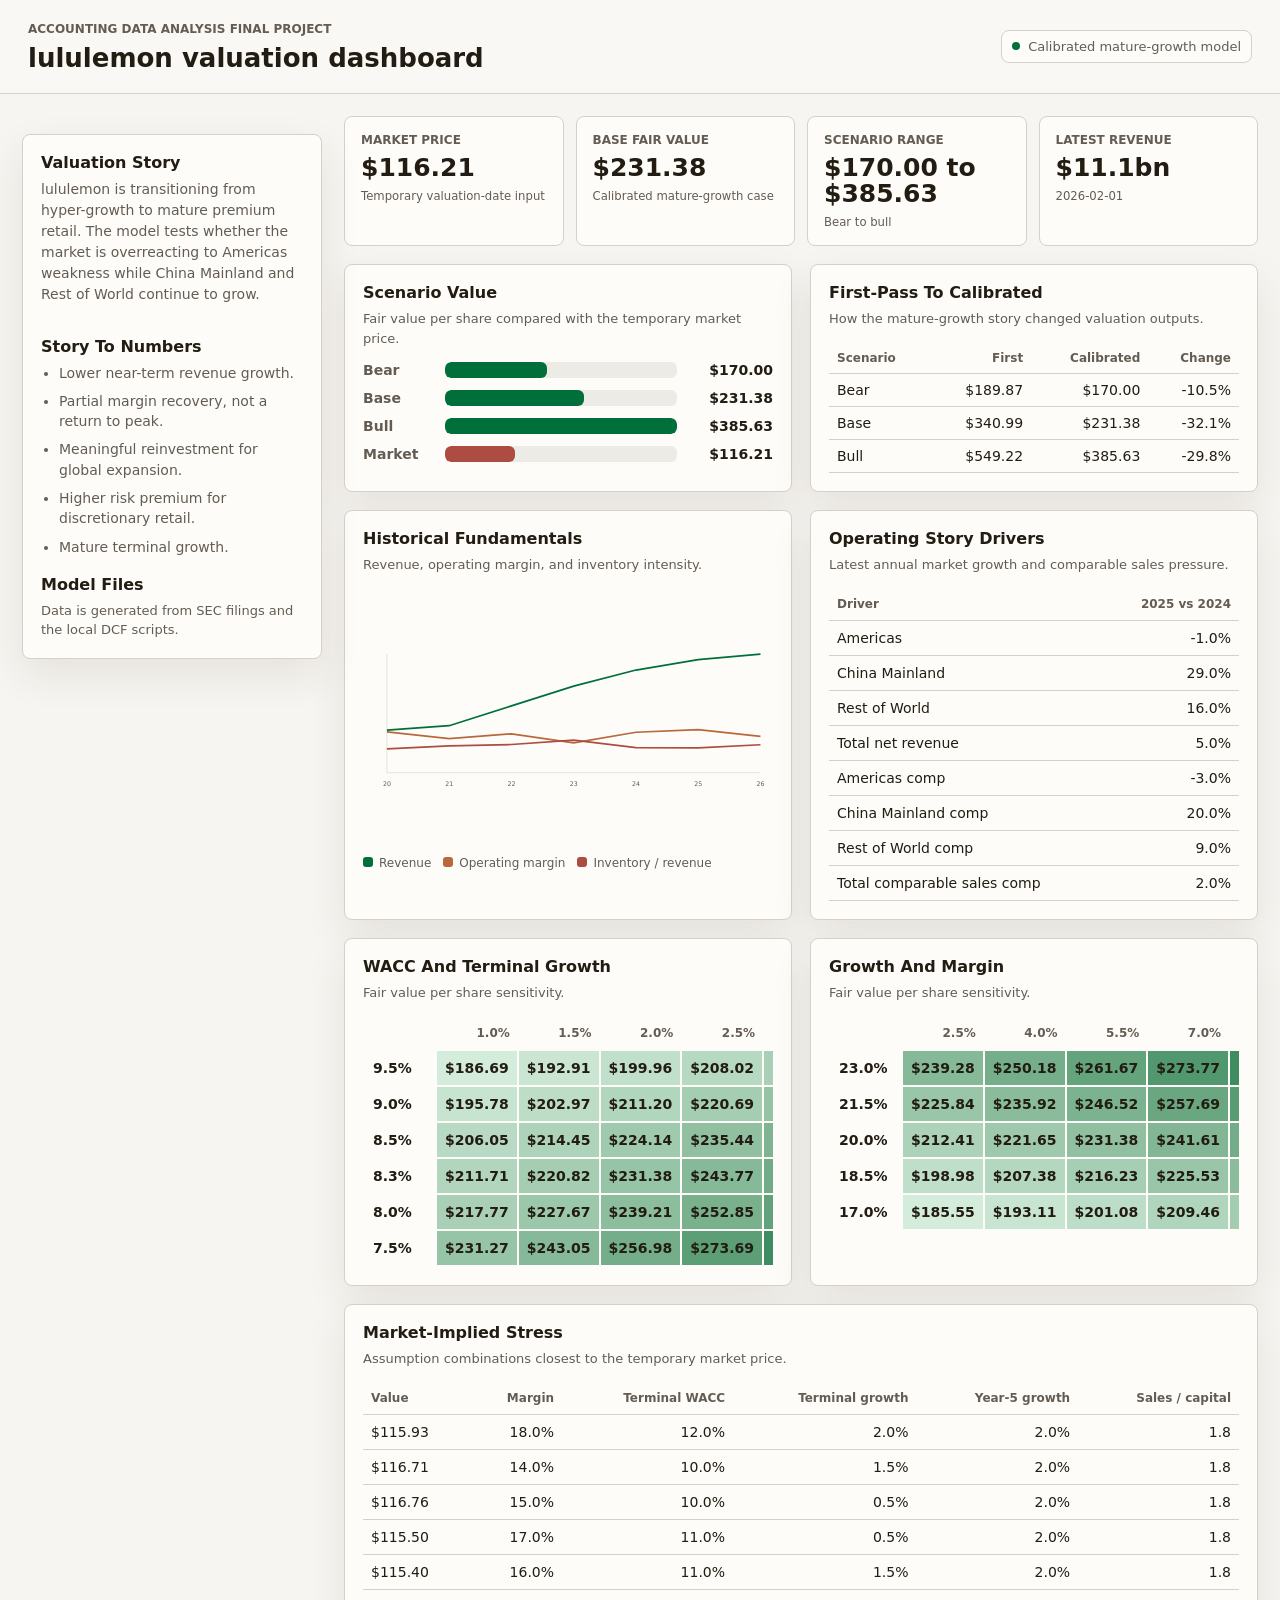
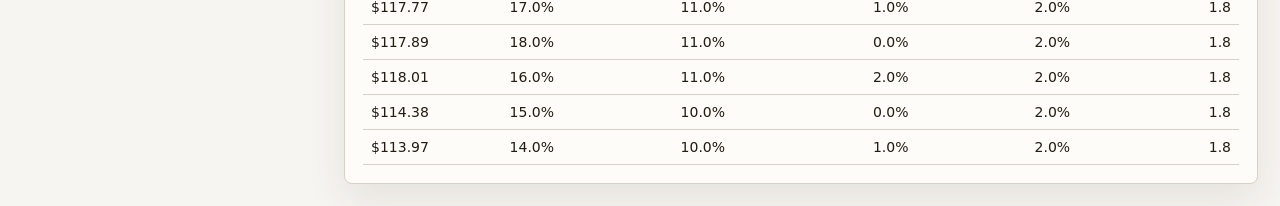
==== project/code/web/index.html @ 37ce9f57 "Initial lululemon valuation project" ====
<!doctype html>
<html lang="en">
  <head>
    <meta charset="utf-8" />
    <meta name="viewport" content="width=device-width, initial-scale=1" />
    <title>LULU Valuation Dashboard</title>
    <link rel="stylesheet" href="./styles.css" />
  </head>
  <body>
    <header class="topbar">
      <div>
        <p class="eyebrow">Accounting Data Analysis Final Project</p>
        <h1>lululemon valuation dashboard</h1>
      </div>
      <div class="topbar-actions">
        <span class="status-dot"></span>
        <span>Calibrated mature-growth model</span>
      </div>
    </header>

    <main class="shell">
      <aside class="story-panel">
        <section>
          <h2>Valuation Story</h2>
          <p>
            lululemon is transitioning from hyper-growth to mature premium retail. The
            model tests whether the market is overreacting to Americas weakness while
            China Mainland and Rest of World continue to grow.
          </p>
        </section>
        <section>
          <h2>Story To Numbers</h2>
          <ul class="compact-list">
            <li>Lower near-term revenue growth.</li>
            <li>Partial margin recovery, not a return to peak.</li>
            <li>Meaningful reinvestment for global expansion.</li>
            <li>Higher risk premium for discretionary retail.</li>
            <li>Mature terminal growth.</li>
          </ul>
        </section>
        <section>
          <h2>Model Files</h2>
          <p class="small-copy">Data is generated from SEC filings and the local DCF scripts.</p>
        </section>
      </aside>

      <section class="content">
        <section class="summary-strip" id="summaryStrip"></section>

        <section class="grid two">
          <article class="panel">
            <div class="panel-head">
              <div>
                <h2>Scenario Value</h2>
                <p>Fair value per share compared with the temporary market price.</p>
              </div>
            </div>
            <div id="scenarioBars" class="bar-list"></div>
          </article>

          <article class="panel">
            <div class="panel-head">
              <div>
                <h2>First-Pass To Calibrated</h2>
                <p>How the mature-growth story changed valuation outputs.</p>
              </div>
            </div>
            <div id="comparisonTable" class="data-table compact"></div>
          </article>
        </section>

        <section class="grid two">
          <article class="panel">
            <div class="panel-head">
              <div>
                <h2>Historical Fundamentals</h2>
                <p>Revenue, operating margin, and inventory intensity.</p>
              </div>
            </div>
            <div id="historyChart" class="line-chart"></div>
          </article>

          <article class="panel">
            <div class="panel-head">
              <div>
                <h2>Operating Story Drivers</h2>
                <p>Latest annual market growth and comparable sales pressure.</p>
              </div>
            </div>
            <div id="driverTable" class="data-table"></div>
          </article>
        </section>

        <section class="grid two">
          <article class="panel">
            <div class="panel-head">
              <div>
                <h2>WACC And Terminal Growth</h2>
                <p>Fair value per share sensitivity.</p>
              </div>
            </div>
            <div id="waccHeatmap" class="heatmap"></div>
          </article>

          <article class="panel">
            <div class="panel-head">
              <div>
                <h2>Growth And Margin</h2>
                <p>Fair value per share sensitivity.</p>
              </div>
            </div>
            <div id="growthHeatmap" class="heatmap"></div>
          </article>
        </section>

        <section class="panel">
          <div class="panel-head">
            <div>
              <h2>Market-Implied Stress</h2>
              <p>Assumption combinations closest to the temporary market price.</p>
            </div>
          </div>
          <div id="stressTable" class="data-table"></div>
        </section>
      </section>
    </main>

    <script src="./dashboard-data.js"></script>
    <script src="./app.js"></script>
  </body>
</html>
---- project/code/web/styles.css ----
:root {
  color-scheme: light;
  --bg: oklch(97% 0.006 88);
  --panel: oklch(99% 0.004 88);
  --panel-2: oklch(94% 0.008 88);
  --ink: oklch(23% 0.02 76);
  --muted: oklch(48% 0.018 76);
  --line: oklch(86% 0.012 88);
  --accent: oklch(47% 0.13 156);
  --accent-soft: oklch(88% 0.055 156);
  --warn: oklch(60% 0.12 48);
  --danger: oklch(54% 0.13 28);
  --good: oklch(49% 0.13 156);
  --shadow: 0 16px 40px oklch(30% 0.02 76 / 9%);
}

* {
  box-sizing: border-box;
}

body {
  margin: 0;
  background: var(--bg);
  color: var(--ink);
  font-family: -apple-system, BlinkMacSystemFont, "Segoe UI", system-ui, sans-serif;
  font-size: 14px;
  letter-spacing: 0;
  overflow-x: hidden;
}

.topbar {
  display: flex;
  align-items: center;
  justify-content: space-between;
  gap: 24px;
  min-height: 88px;
  padding: 20px 28px;
  border-bottom: 1px solid var(--line);
  background: oklch(98% 0.005 88);
}

.eyebrow {
  margin: 0 0 6px;
  color: var(--muted);
  font-size: 12px;
  font-weight: 650;
  text-transform: uppercase;
}

h1,
h2,
h3,
p {
  margin-top: 0;
}

h1 {
  margin-bottom: 0;
  font-size: 26px;
  line-height: 1.1;
  font-weight: 760;
  max-width: 100%;
  overflow-wrap: anywhere;
}

h2 {
  margin-bottom: 6px;
  font-size: 16px;
  line-height: 1.25;
  font-weight: 730;
}

p {
  color: var(--muted);
  line-height: 1.5;
  overflow-wrap: anywhere;
}

.topbar-actions {
  display: inline-flex;
  align-items: center;
  gap: 8px;
  padding: 8px 10px;
  border: 1px solid var(--line);
  border-radius: 8px;
  background: var(--panel);
  color: var(--muted);
  font-size: 13px;
}

.status-dot {
  width: 8px;
  height: 8px;
  border-radius: 99px;
  background: var(--accent);
}

.shell {
  display: grid;
  grid-template-columns: 300px minmax(0, 1fr);
  gap: 22px;
  padding: 22px;
  max-width: 100%;
  overflow: hidden;
}

.story-panel {
  position: sticky;
  top: 18px;
  align-self: start;
  display: grid;
  gap: 18px;
  padding: 18px;
  border: 1px solid var(--line);
  border-radius: 8px;
  background: var(--panel);
  box-shadow: var(--shadow);
  min-width: 0;
}

.compact-list {
  display: grid;
  gap: 8px;
  margin: 0;
  padding-left: 18px;
  color: var(--muted);
  line-height: 1.45;
}

.small-copy {
  margin-bottom: 0;
  font-size: 13px;
}

.content {
  display: grid;
  gap: 18px;
  min-width: 0;
}

.summary-strip {
  display: grid;
  grid-template-columns: repeat(4, minmax(0, 1fr));
  gap: 12px;
}

.metric {
  min-height: 98px;
  padding: 16px;
  border: 1px solid var(--line);
  border-radius: 8px;
  background: var(--panel);
}

.metric strong {
  display: block;
  margin-bottom: 8px;
  color: var(--muted);
  font-size: 12px;
  font-weight: 650;
  text-transform: uppercase;
}

.metric span {
  display: block;
  font-size: 25px;
  line-height: 1.05;
  font-weight: 760;
}

.metric small {
  display: block;
  margin-top: 8px;
  color: var(--muted);
}

.grid {
  display: grid;
  gap: 18px;
}

.grid.two {
  grid-template-columns: repeat(2, minmax(0, 1fr));
}

.panel {
  padding: 18px;
  border: 1px solid var(--line);
  border-radius: 8px;
  background: var(--panel);
  box-shadow: var(--shadow);
  min-width: 0;
}

.panel-head {
  display: flex;
  justify-content: space-between;
  gap: 14px;
  margin-bottom: 14px;
}

.panel-head p {
  margin-bottom: 0;
  font-size: 13px;
}

.bar-list {
  display: grid;
  gap: 12px;
}

.bar-row {
  display: grid;
  grid-template-columns: 72px minmax(0, 1fr) 86px;
  align-items: center;
  gap: 10px;
}

.bar-label {
  color: var(--muted);
  font-weight: 650;
}

.bar-track {
  height: 16px;
  border-radius: 6px;
  background: var(--panel-2);
  overflow: hidden;
}

.bar-fill {
  height: 100%;
  border-radius: 6px;
  background: var(--accent);
}

.bar-value {
  text-align: right;
  font-variant-numeric: tabular-nums;
  font-weight: 700;
}

.data-table {
  overflow-x: auto;
}

table {
  width: 100%;
  border-collapse: collapse;
  font-variant-numeric: tabular-nums;
}

th,
td {
  padding: 9px 8px;
  border-bottom: 1px solid var(--line);
  text-align: right;
  white-space: nowrap;
}

th:first-child,
td:first-child {
  text-align: left;
}

th {
  color: var(--muted);
  font-size: 12px;
  font-weight: 700;
}

.compact td,
.compact th {
  padding-top: 8px;
  padding-bottom: 8px;
}

.line-chart {
  min-height: 260px;
}

.line-chart svg {
  width: 100%;
  height: 260px;
  display: block;
}

.axis {
  stroke: var(--line);
  stroke-width: 1;
}

.line-revenue {
  fill: none;
  stroke: var(--accent);
  stroke-width: 3;
}

.line-margin {
  fill: none;
  stroke: var(--warn);
  stroke-width: 3;
}

.line-inventory {
  fill: none;
  stroke: var(--danger);
  stroke-width: 3;
}

.legend {
  display: flex;
  gap: 12px;
  flex-wrap: wrap;
  margin-top: 8px;
  color: var(--muted);
  font-size: 12px;
}

.legend span::before {
  content: "";
  display: inline-block;
  width: 10px;
  height: 10px;
  margin-right: 6px;
  border-radius: 3px;
  background: var(--accent);
}

.legend span:nth-child(2)::before {
  background: var(--warn);
}

.legend span:nth-child(3)::before {
  background: var(--danger);
}

.heatmap {
  overflow-x: auto;
}

.heatmap table td {
  min-width: 72px;
  border: 2px solid var(--panel);
  border-radius: 4px;
  font-weight: 700;
}

.stress-low {
  color: var(--danger);
}

.stress-mid {
  color: var(--warn);
}

.stress-high {
  color: var(--good);
}

@media (max-width: 980px) {
  h1 {
    font-size: 23px;
  }

  .topbar {
    padding: 18px;
  }

  .shell {
    grid-template-columns: 1fr;
    padding: 14px;
    gap: 14px;
    width: 100vw;
  }

  .story-panel {
    position: static;
  }

  .summary-strip,
  .grid.two {
    grid-template-columns: 1fr;
  }

  .topbar {
    align-items: flex-start;
    flex-direction: column;
  }

  .bar-row {
    grid-template-columns: 1fr auto;
    grid-template-areas:
      "label value"
      "track track";
    gap: 8px;
  }

  .bar-label {
    grid-area: label;
  }

  .bar-track {
    grid-area: track;
  }

  .bar-value {
    grid-area: value;
  }

  .panel,
  .story-panel,
  .metric {
    padding: 14px;
    width: calc(100vw - 28px);
    max-width: calc(100vw - 28px);
  }

  .content,
  .summary-strip,
  .grid {
    width: calc(100vw - 28px);
    max-width: calc(100vw - 28px);
  }

  .story-panel p {
    max-width: 36ch;
  }

  .panel-head p {
    max-width: 34ch;
  }
}
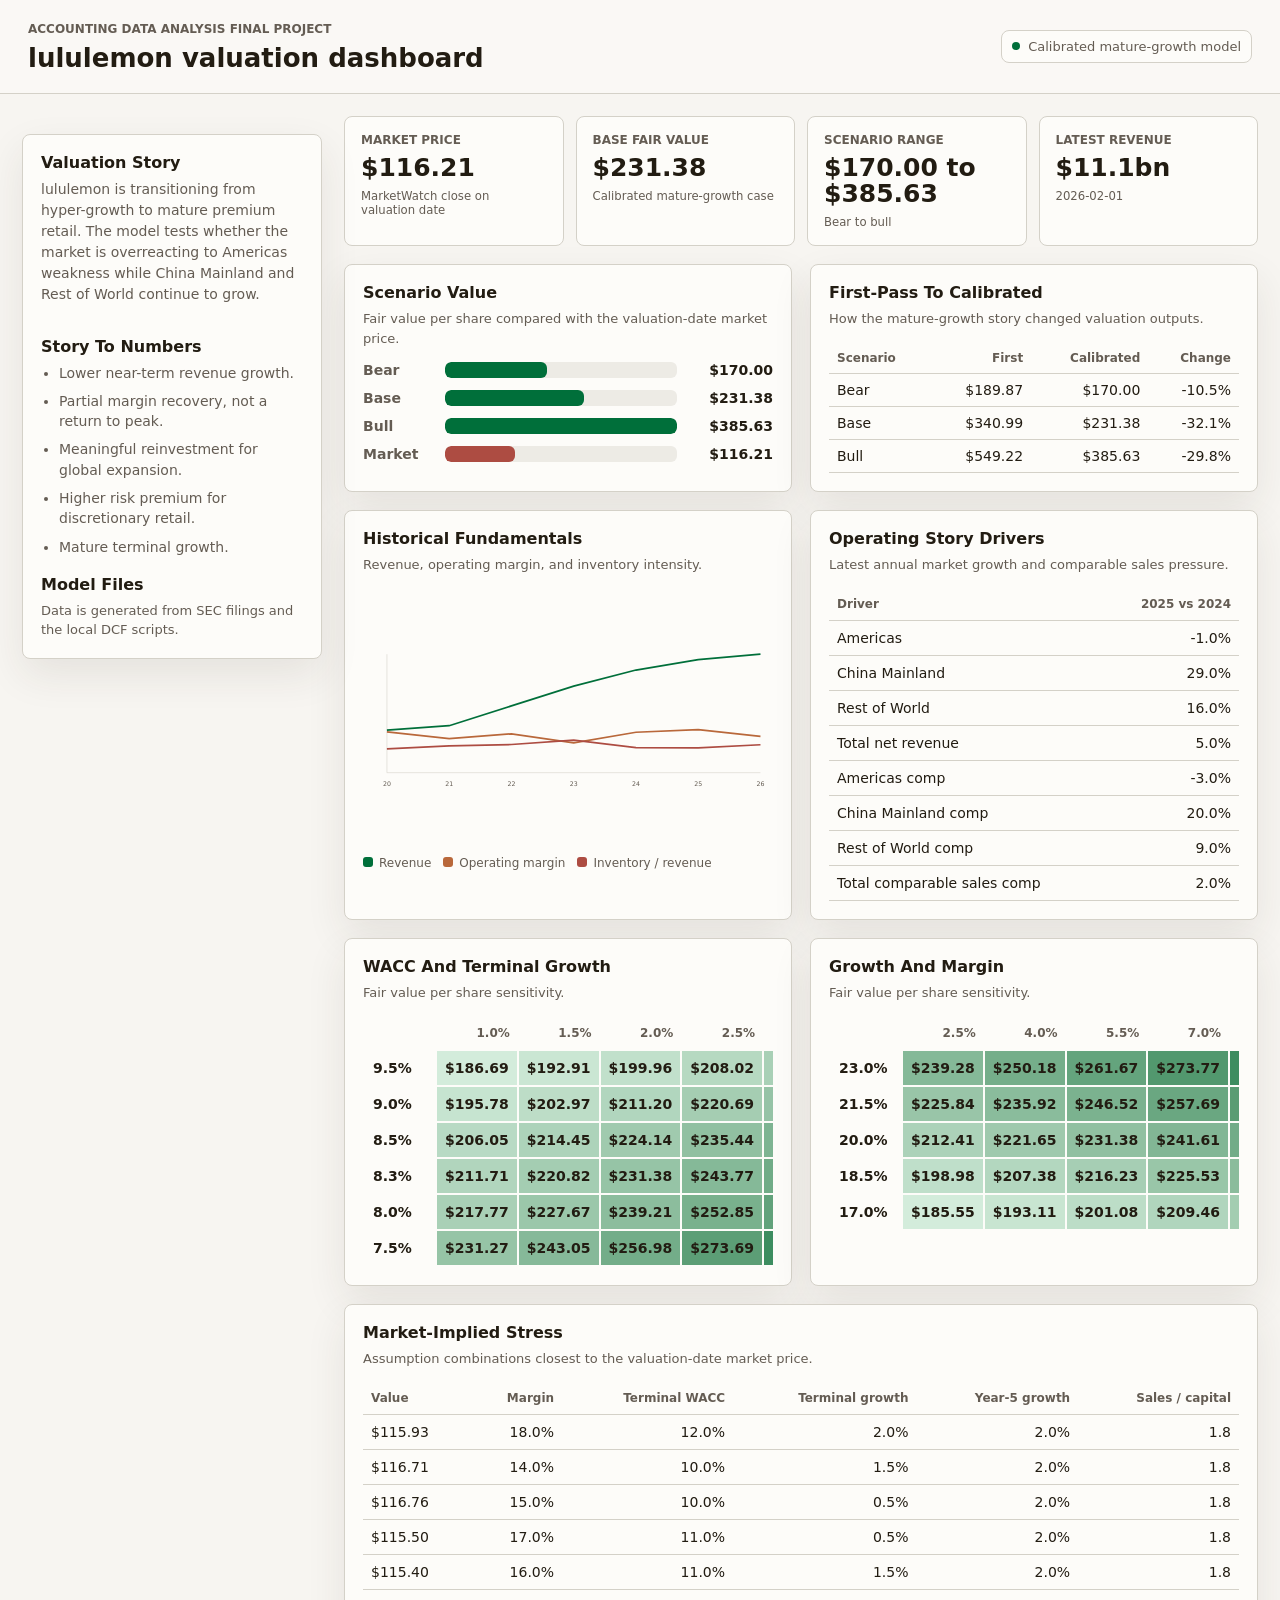
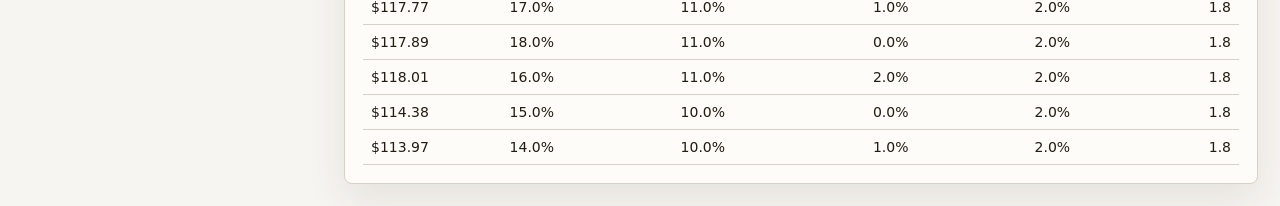
==== commit afd38958: "Add report guides and beautified valuation workbook" ====
--- a/project/code/web/index.html
+++ b/project/code/web/index.html
@@ -52,7 +52,7 @@
             <div class="panel-head">
               <div>
                 <h2>Scenario Value</h2>
-                <p>Fair value per share compared with the temporary market price.</p>
+                <p>Fair value per share compared with the valuation-date market price.</p>
               </div>
             </div>
             <div id="scenarioBars" class="bar-list"></div>
@@ -117,7 +117,7 @@
           <div class="panel-head">
             <div>
               <h2>Market-Implied Stress</h2>
-              <p>Assumption combinations closest to the temporary market price.</p>
+              <p>Assumption combinations closest to the valuation-date market price.</p>
             </div>
           </div>
           <div id="stressTable" class="data-table"></div>
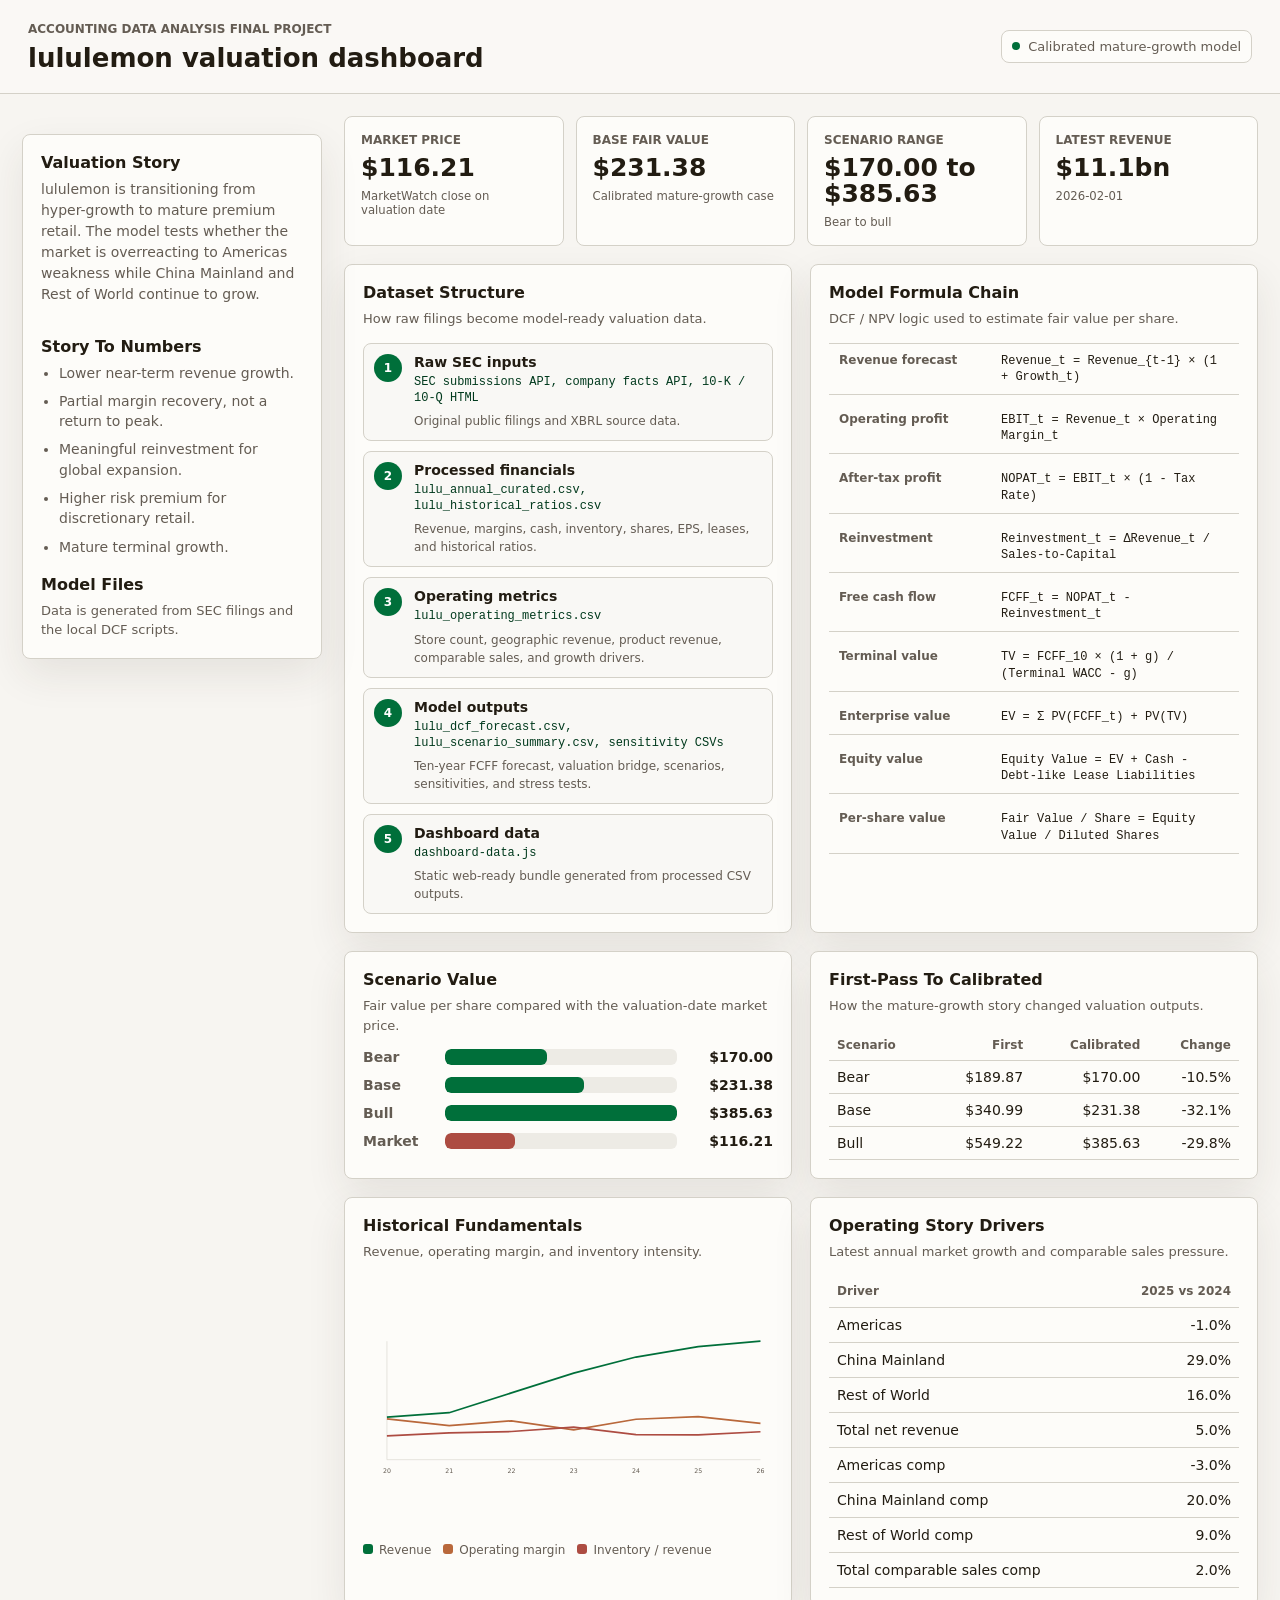
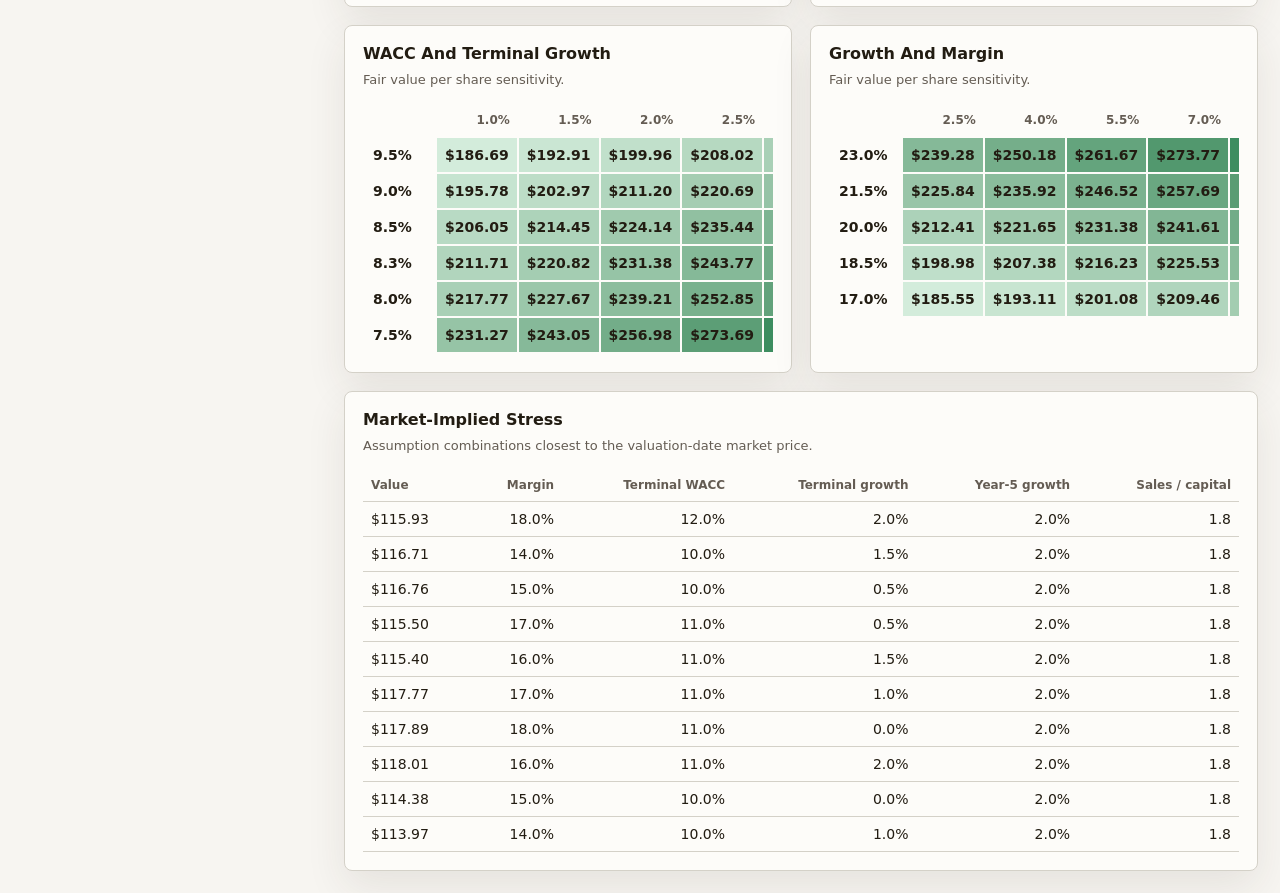
==== commit 1a368055: "Add dashboard data structure and formula guide" ====
--- a/project/code/web/index.html
+++ b/project/code/web/index.html
@@ -46,6 +46,28 @@
 
       <section class="content">
         <section class="summary-strip" id="summaryStrip"></section>
+
+        <section class="grid two">
+          <article class="panel">
+            <div class="panel-head">
+              <div>
+                <h2>Dataset Structure</h2>
+                <p>How raw filings become model-ready valuation data.</p>
+              </div>
+            </div>
+            <div id="datasetStructure" class="structure-list"></div>
+          </article>
+
+          <article class="panel">
+            <div class="panel-head">
+              <div>
+                <h2>Model Formula Chain</h2>
+                <p>DCF / NPV logic used to estimate fair value per share.</p>
+              </div>
+            </div>
+            <div id="formulaChain" class="formula-chain"></div>
+          </article>
+        </section>
 
         <section class="grid two">
           <article class="panel">
--- a/project/code/web/styles.css
+++ b/project/code/web/styles.css
@@ -204,6 +204,89 @@
   font-size: 13px;
 }
 
+.structure-list {
+  display: grid;
+  gap: 10px;
+}
+
+.structure-item {
+  display: grid;
+  grid-template-columns: 30px minmax(0, 1fr);
+  gap: 10px;
+  padding: 10px;
+  border: 1px solid var(--line);
+  border-radius: 8px;
+  background: oklch(98% 0.004 88);
+}
+
+.step-badge {
+  display: grid;
+  place-items: center;
+  width: 28px;
+  height: 28px;
+  border-radius: 99px;
+  background: var(--accent);
+  color: white;
+  font-weight: 760;
+  font-size: 12px;
+}
+
+.structure-copy {
+  min-width: 0;
+}
+
+.structure-copy strong,
+.formula-label {
+  display: block;
+  margin-bottom: 4px;
+  font-weight: 740;
+}
+
+.structure-copy code,
+.formula-code {
+  display: block;
+  width: 100%;
+  color: oklch(30% 0.08 156);
+  font-family: "SFMono-Regular", Consolas, "Liberation Mono", monospace;
+  font-size: 12px;
+  line-height: 1.35;
+  white-space: normal;
+  overflow-wrap: anywhere;
+}
+
+.structure-copy p {
+  margin: 6px 0 0;
+  font-size: 12px;
+}
+
+.formula-chain {
+  display: grid;
+  gap: 8px;
+}
+
+.formula-row {
+  display: grid;
+  grid-template-columns: 150px minmax(0, 1fr);
+  gap: 12px;
+  align-items: start;
+  padding: 9px 10px;
+  border-bottom: 1px solid var(--line);
+}
+
+.formula-row:first-child {
+  border-top: 1px solid var(--line);
+}
+
+.formula-label {
+  margin-bottom: 0;
+  color: var(--muted);
+  font-size: 12px;
+}
+
+.formula-code {
+  color: var(--ink);
+}
+
 .bar-list {
   display: grid;
   gap: 12px;
@@ -430,4 +513,9 @@
   .panel-head p {
     max-width: 34ch;
   }
-}
+
+  .formula-row {
+    grid-template-columns: 1fr;
+    gap: 4px;
+  }
+}
